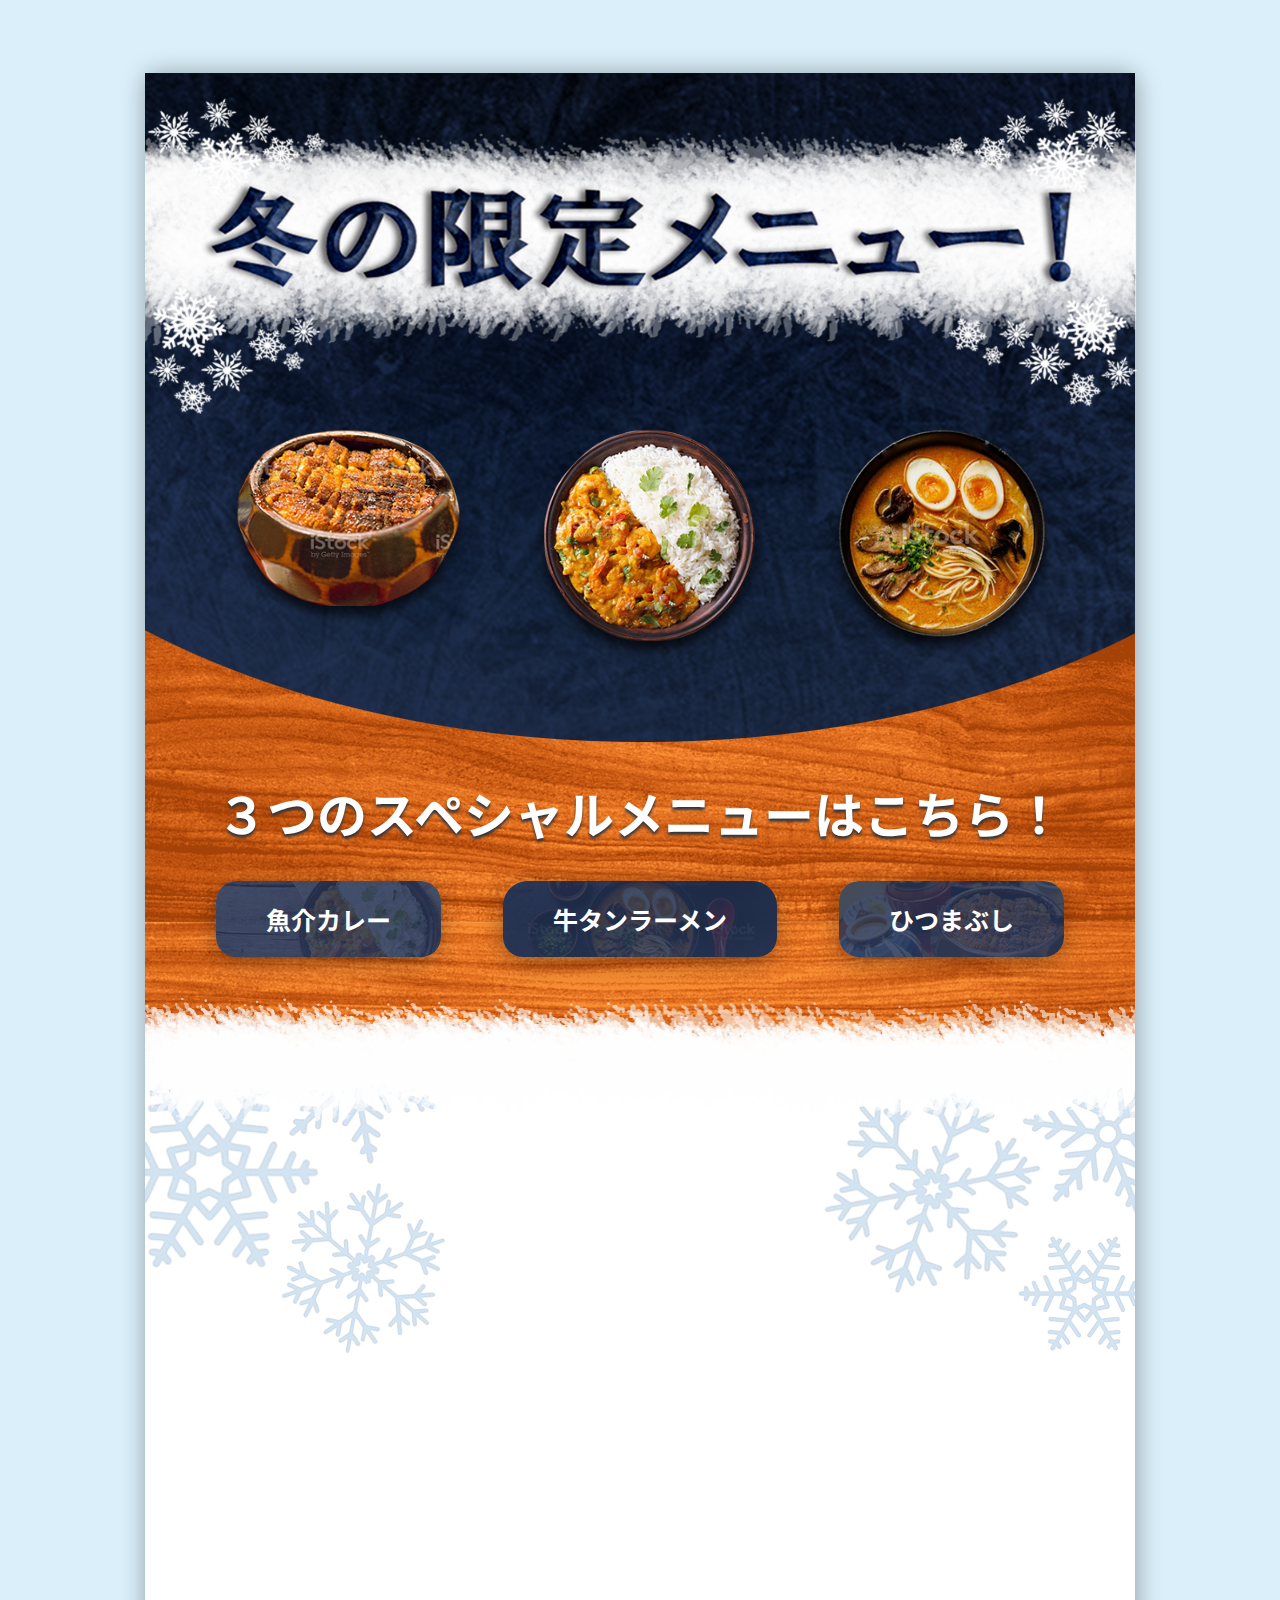
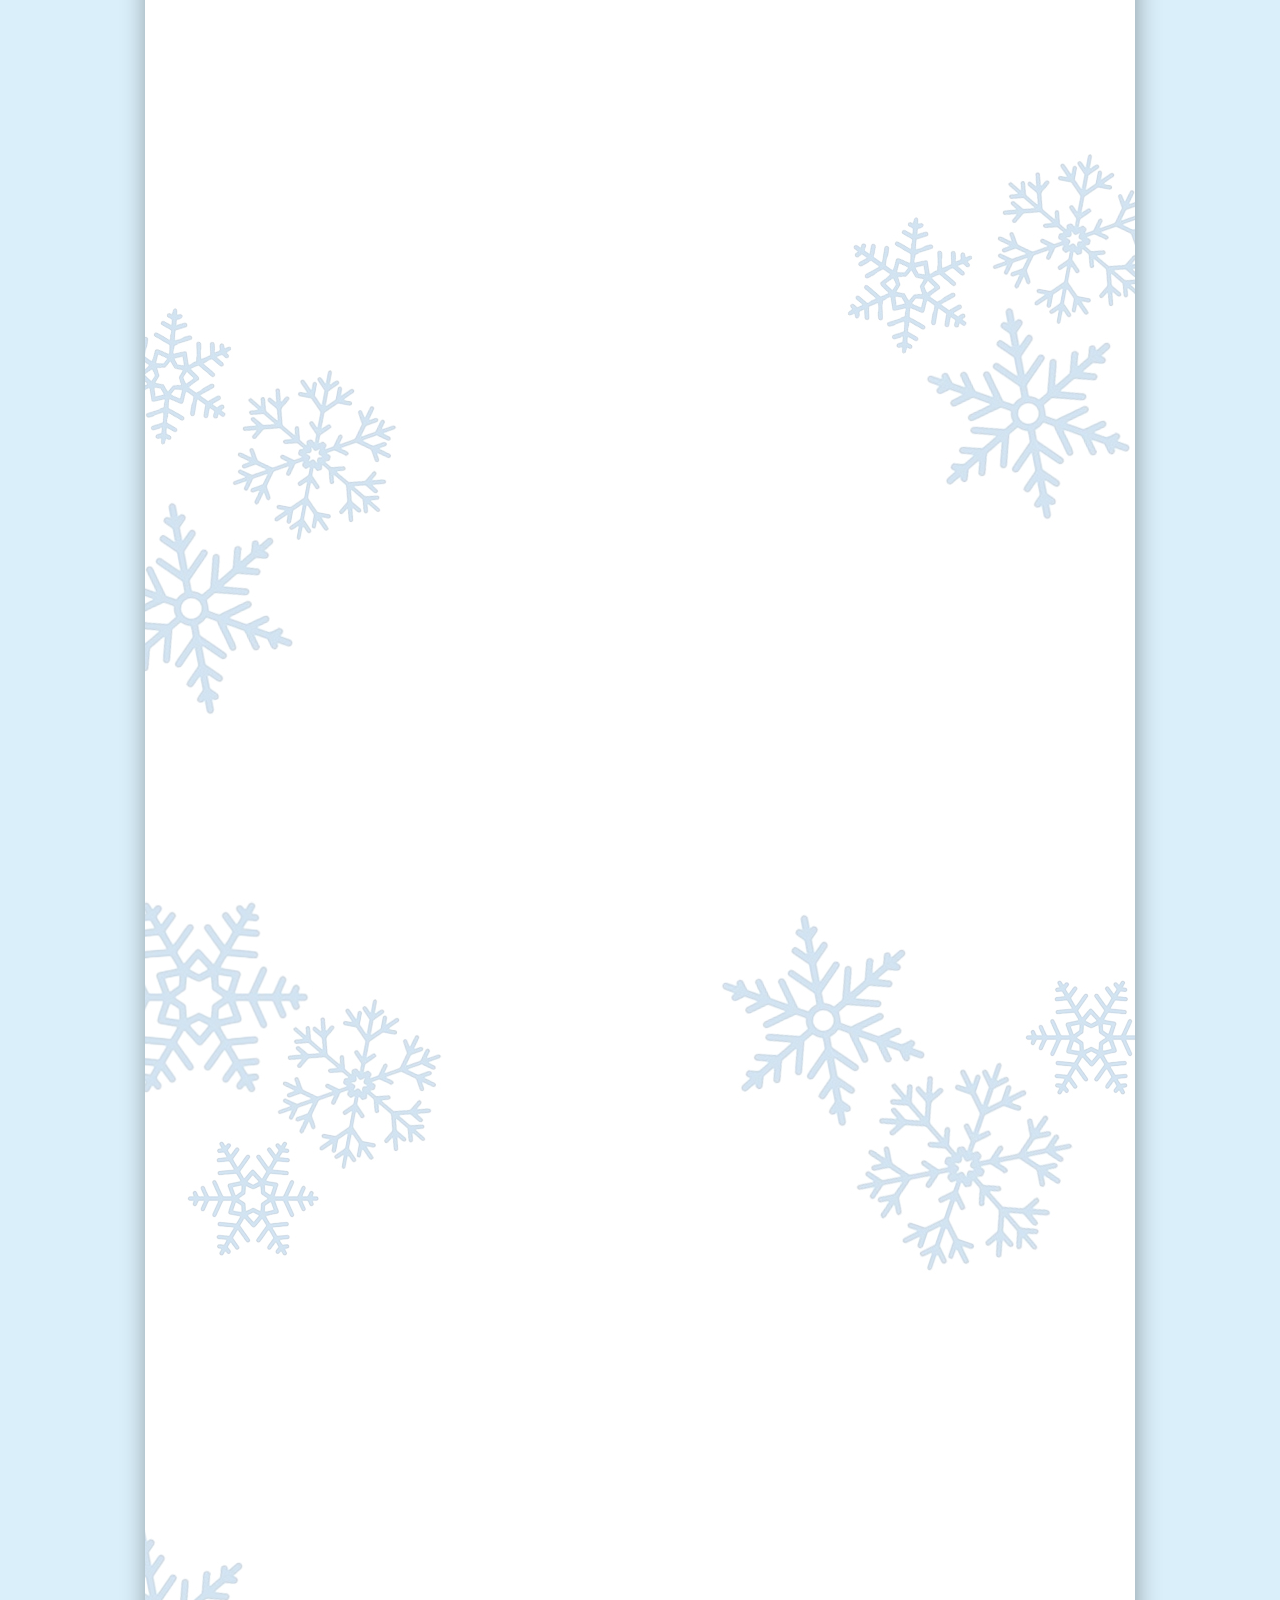
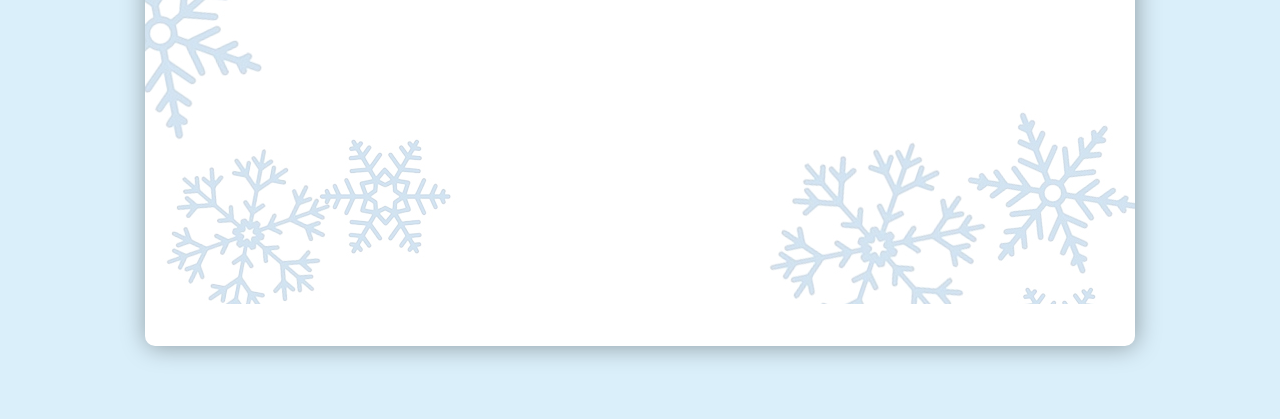
==== index.html @ e4cadda9 "update" ====
<!DOCTYPE html>
<html lang="en">
<head>
    <meta charset="UTF-8">
    <meta http-equiv="X-UA-Compatible" content="IE=edge">
    <meta name="viewport" content="width=device-width, initial-scale=1.0">
    <title>Ozora Resto</title>
    <link rel="stylesheet" href="./style.css">
</head>
<body id="bg-resto">
    <div class="resto-body">
        <div id="top">
            <div class="banner">
                <div class="title">
                    <img src="./data/judul.png">
                </div>
                <div class="food-img-top">
                    <div class="food-1">
                        <img src="./data/hitsumabushi.png" alt="hitsumabushi">
                    </div>
                    <div class="food-2">
                        <img src="./data/karee.png" alt="karee">
                    </div>
                    <div class="food-3">
                        <img src="./data/ramen.png" alt="ramen">
                    </div>
                </div>
            </div>
            <div class="special-menu">
                <h1>３つのスペシャルメニューはこちら！</h1>
            </div>
            <div class="buttons">
                <a href="#karee" class="karee">魚介カレー</a>
                <a href="#ramen" class="ramen">牛タンラーメン</a>
                <a href="#hitsumabushi" class="hitsu">ひつまぶし</a>
            </div>
        </div>
        <div id="mid">
            <div class="snow-1">
                <img src="./data/snow-1.png" alt="snow">
                <img src="./data/snow-1.png" alt="snow">
            </div>
            <ul class="menu-list">
                <li>
                    <div class="menu-title">
                        <h3></h3>
                    </div>
                </li>
            </ul>
        </div>
    </div>
</body>
</html>
---- style.css ----
@import url('https://fonts.googleapis.com/css2?family=Noto+Sans+JP:wght@400;500&family=Noto+Serif+JP:wght@400;500;600&display=swap');

.font-noto {
    font-family: 'Noto Sans JP', sans-serif;
}
.font-notoserif {
    font-family: 'Noto Serif JP', serif;
}

h1 {
    color:#fff;
    font-size: 50px;
    font-family: 'Noto Sans JP', sans-serif;
}

#bg-resto {
    background-color: #daeffa;
    padding: 15px 0;
}

.resto-body {
    max-width: 990px;
    background: #fff;
    margin: 50px auto;
    border-radius: 10px;
    box-shadow: 1px 1px 25px rgb(0 0 0 / 35%);
}

#top {
    background-image: url(./data/png-transparent-hardwood-wood-stain-varnish-wood-flooring-wood-texture-brown-wood-material.png);
    background-position: center;
    min-height: 990px;
    position: relative;
    align-items: center;
    justify-content: end;
}
.banner{
    background-image: url(./data/Group\ 1.png);
    background-repeat: no-repeat;
    padding-top: 0;
    min-height: 669px;
    position: relative;
    display: inline-block;
    justify-content: end;
    align-items: center;
}

.title img {
    width: 992px;
    height: 350px;
}

.food-img-top {
    display: flex;
    justify-content: space-around;
    padding-left: 50px;
    padding-right: 50px;
}

.food-1 img {
    width: 247px;
    height: 200px;
}

.food-2 img {
    width: 235px;
    height: 235px;
}

.food-3 img {
    width: 230px;
    height: 230px;
}

.special-menu {
    display: block;
    justify-content: center;
}

.special-menu h1 {
    text-align: center;
    text-shadow: 0px 3px 3px rgba(51, 52, 57, 1);
}

.buttons {
    display: flex;
    justify-content: space-around;
    padding-left: 40px;
    padding-right: 40px;
}

.buttons .karee {
    text-decoration: none;
    font-family: 'Noto Sans JP', sans-serif;
    background-image: url(./data/button\ 1.png);
    background-size: cover;
    font-weight: 700;
    padding: 20px 50px;
    font-size: 25px;
    color: #fff;
    border-radius: 20px;
    box-shadow: -1px 5px 26px -2px rgba(0,0,0,0.42);
}

.buttons .ramen {
    text-decoration: none;
    font-family: 'Noto Sans JP', sans-serif;
    background-image: url(./data/button\ 2.png);
    background-size: cover;
    font-weight: 700;
    padding: 20px 50px;
    font-size: 25px;
    color: #fff;
    border-radius: 20px;
    box-shadow: -1px 5px 26px -2px rgba(0,0,0,0.42);
}

.buttons .hitsu {
    text-decoration: none;
    font-family: 'Noto Sans JP', sans-serif;
    background-image: url(./data/button\ 3.png);
    background-size: cover;
    font-weight: 700;
    padding: 20px 50px;
    font-size: 25px;
    color: #fff;
    border-radius: 20px;
    box-shadow: -1px 5px 26px -2px rgba(0,0,0,0.42);
}

#mid {
    background-image: url(./data/web-ozora-resto_02.jpg);
    background-repeat: no-repeat;
    min-height: 2464px;
    position: relative;
    align-items: center;
    justify-content: end;
}

.snow-1 img {
    position: absolute;
    top: -85px;
}
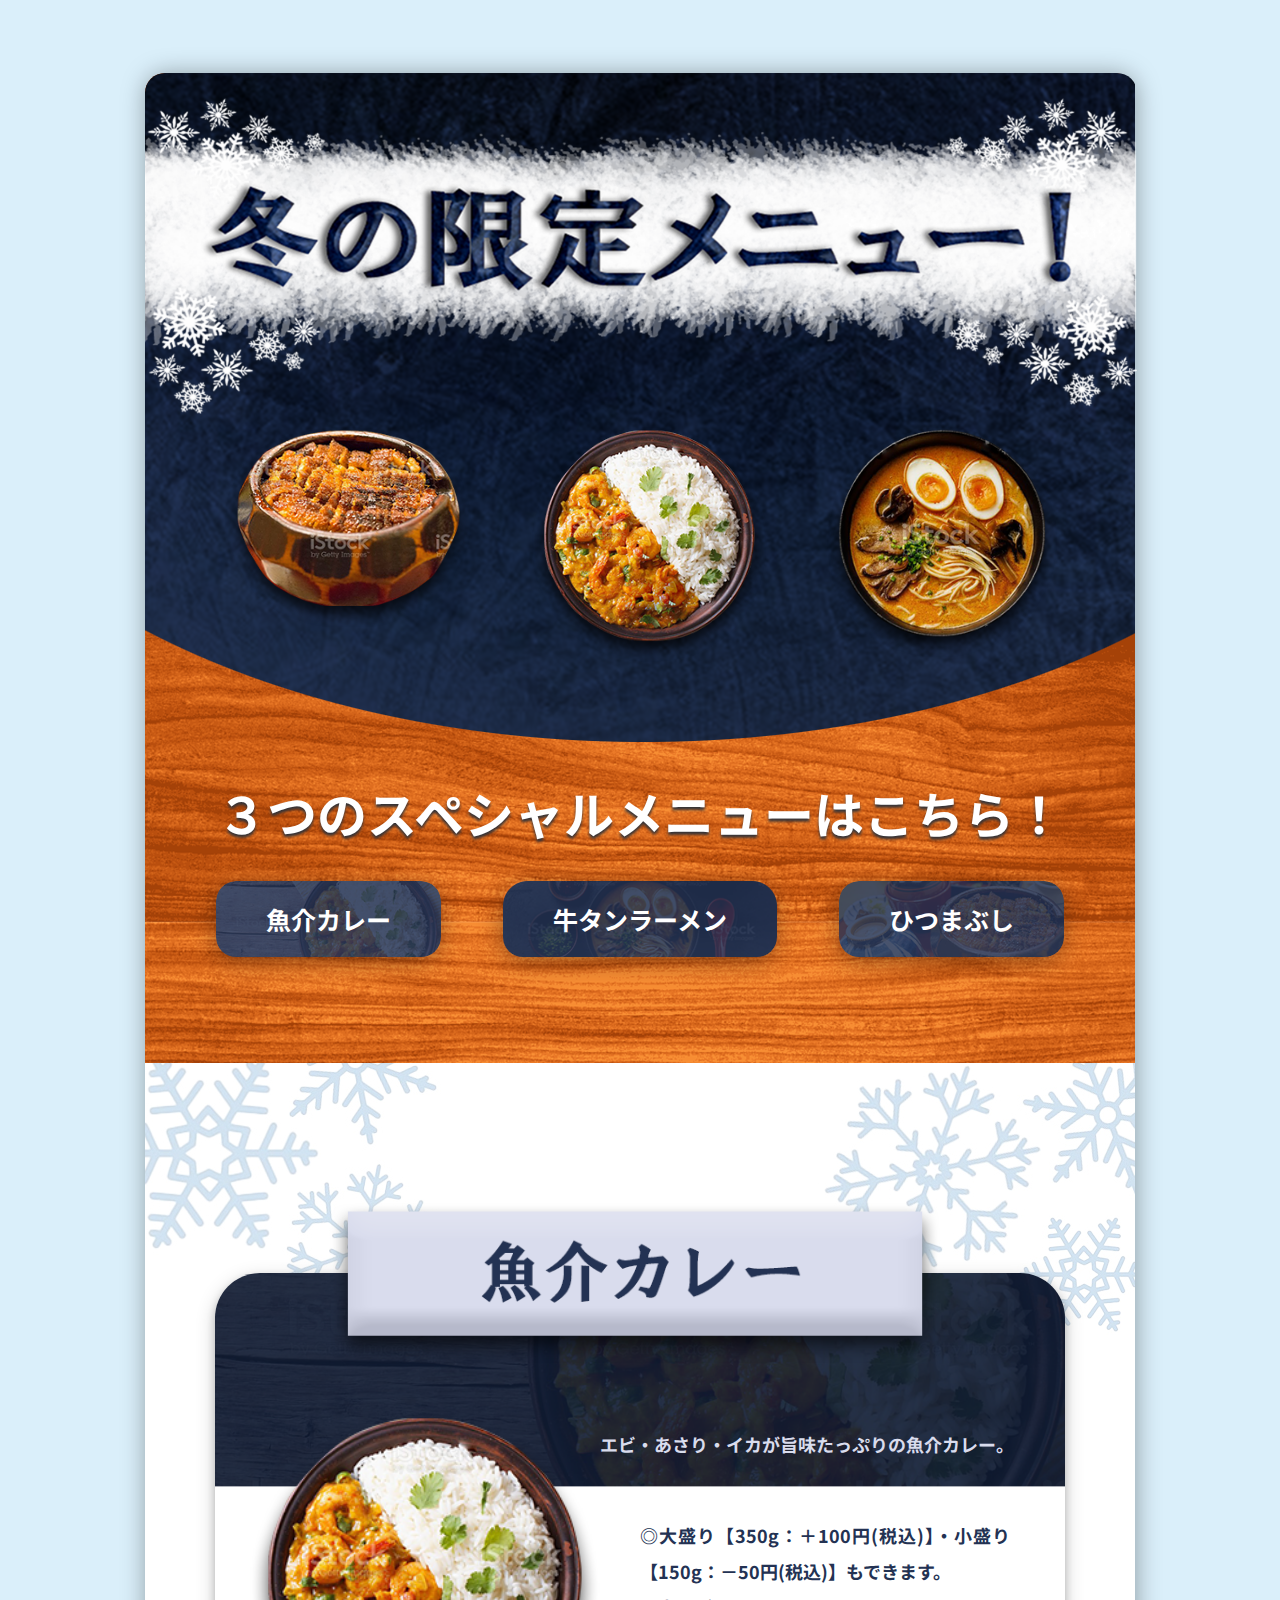
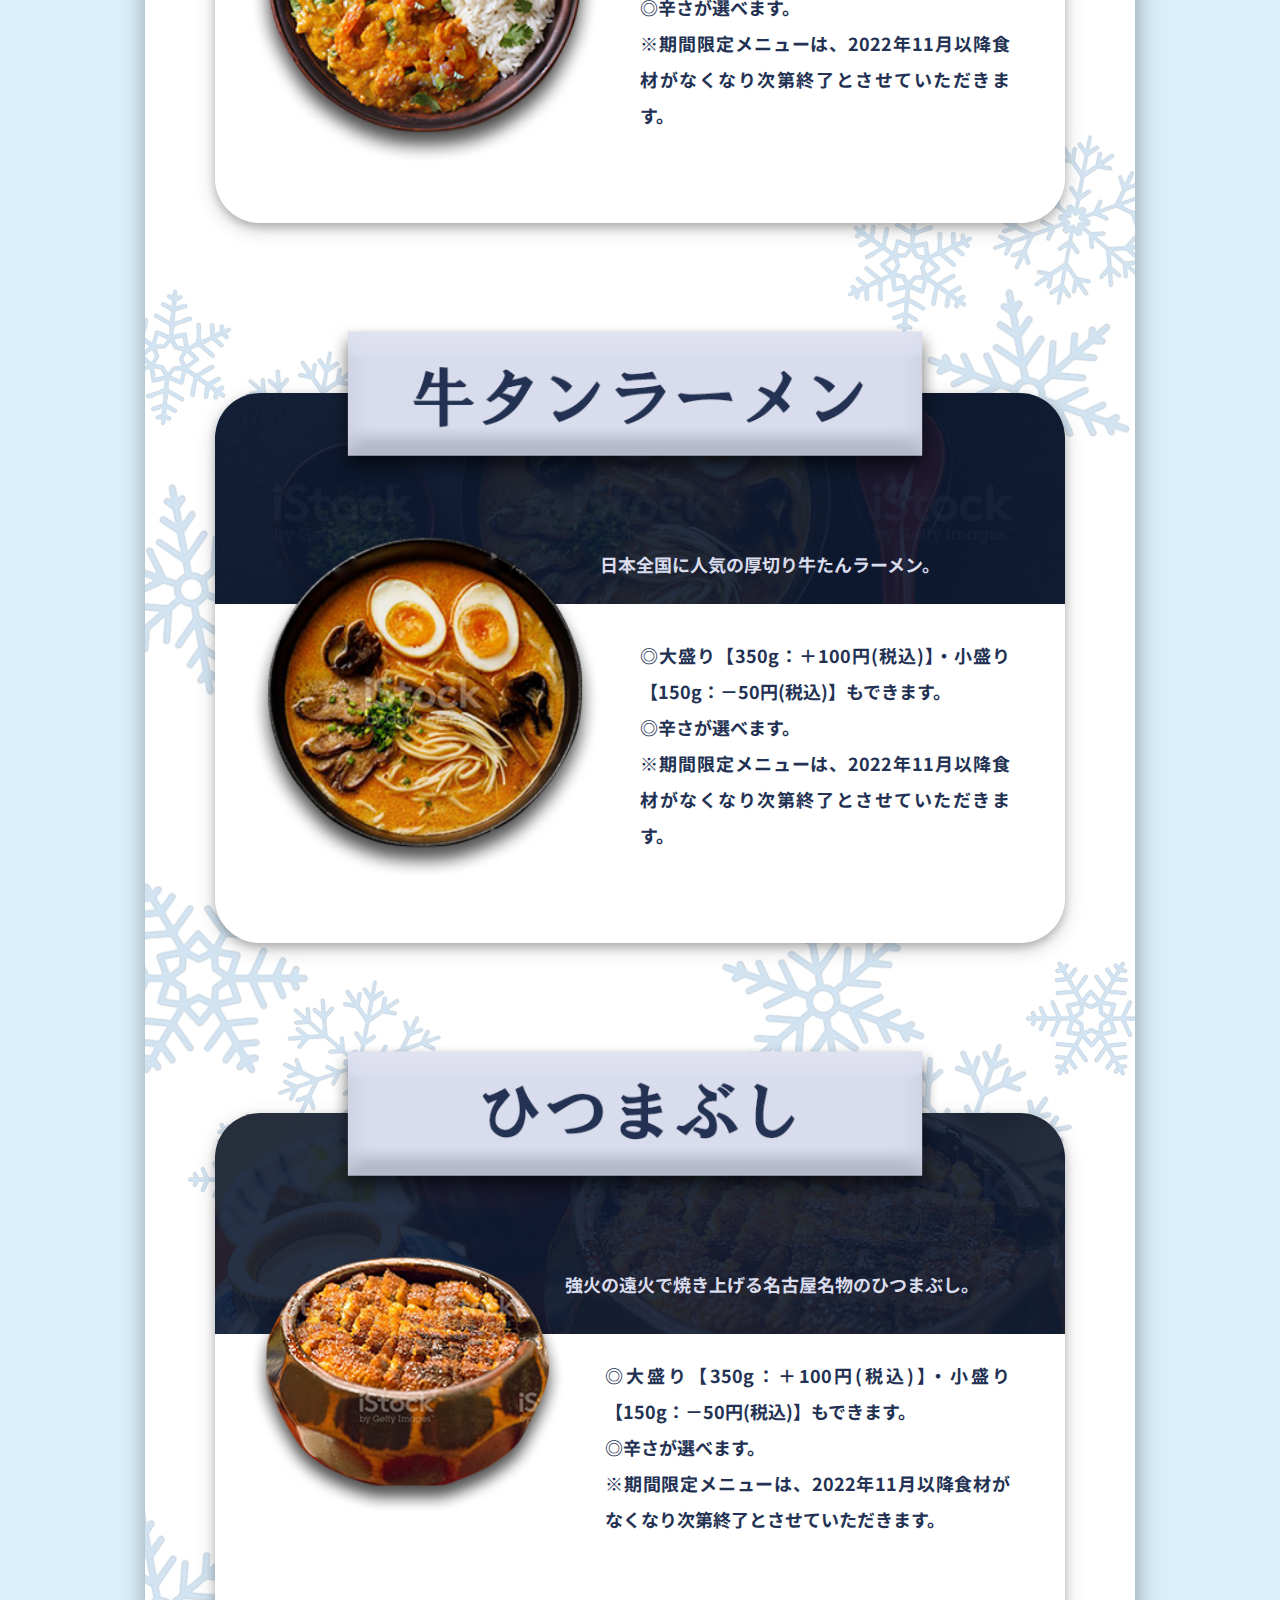
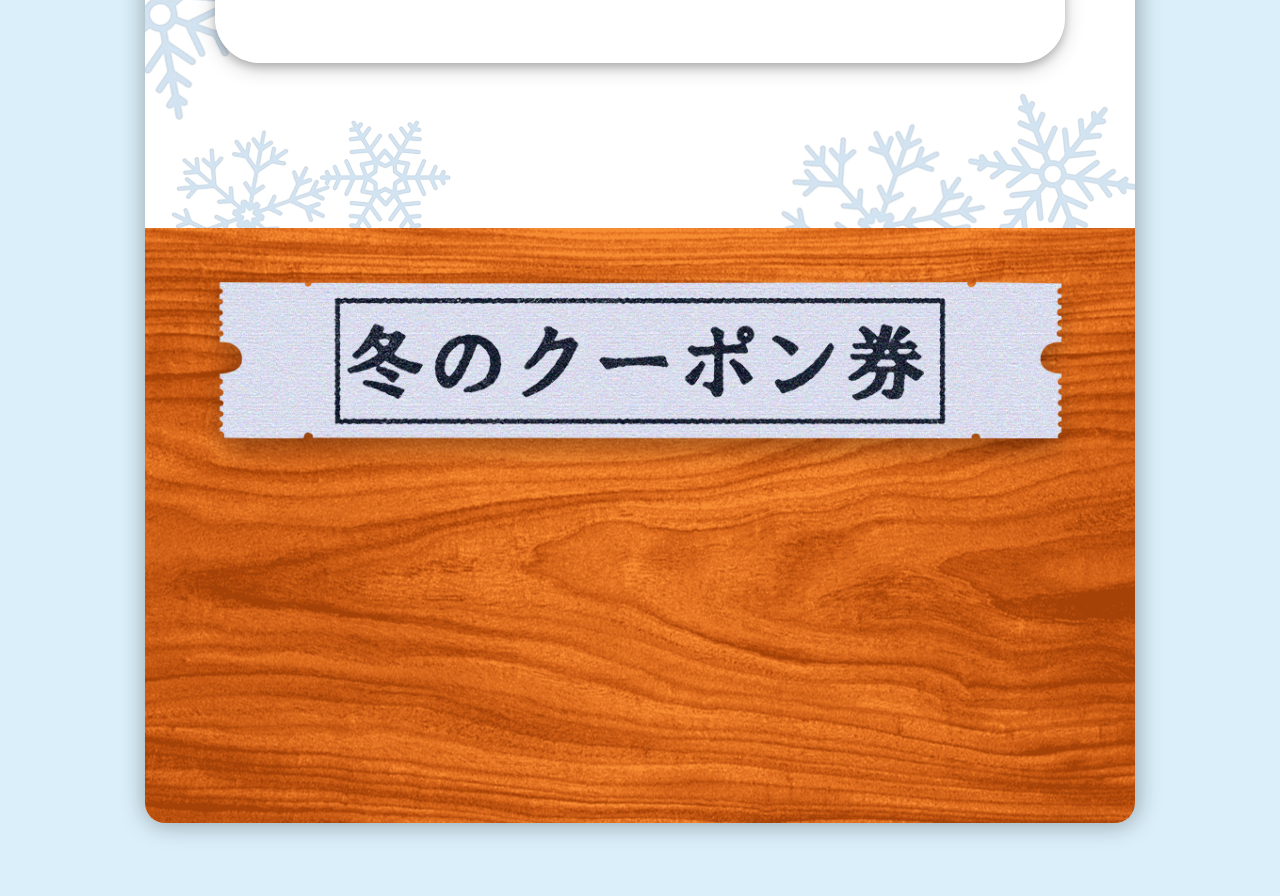
==== commit e0d7429d: "update" ====
--- a/index.html
+++ b/index.html
@@ -35,18 +35,70 @@
                 <a href="#hitsumabushi" class="hitsu">ひつまぶし</a>
             </div>
         </div>
-        <div id="mid">
-            <div class="snow-1">
-                <img src="./data/snow-1.png" alt="snow">
-                <img src="./data/snow-1.png" alt="snow">
+        <div class="mid">
+            <div id="menu">
+                <div class="first-menu">
+                    <div class="menu-title">
+                        <img src="./data/cobaajadulu.png" width="610" height="160">
+                    </div>
+                    <div class="menu-display">
+                        <div class="food-image">
+                            <img src="./data/karee.png" width="350" height="auto">
+                        </div>
+                        <div class="description">    
+                            <p>エビ・あさり・イカが旨味たっぷりの魚介カレー。</p>
+                            <blockquote>
+                                <p>◎大盛り【350g：＋100円(税込)】・小盛り【150g：－50円(税込)】もできます。</p>
+                                <p>◎辛さが選べます。</p>
+                                <p>※期間限定メニューは、2022年11月以降食材がなくなり次第終了とさせていただきます。</p>
+                            </blockquote>
+                        </div>
+                    </div>
+                </div>
+                <div class="second-menu">
+                    <div class="menu-title">
+                        <img src="./data/judulmenu2.png" width="610" height="160">
+                    </div>
+                    <div class="menu-display">
+                        <div class="food-image">
+                            <img src="./data/ramen.png" width="350" height="auto">
+                        </div>
+                        <div class="description">    
+                            <p>日本全国に人気の厚切り牛たんラーメン。</p>
+                            <blockquote>
+                                <p>◎大盛り【350g：＋100円(税込)】・小盛り【150g：－50円(税込)】もできます。</p>
+                                <p>◎辛さが選べます。</p>
+                                <p>※期間限定メニューは、2022年11月以降食材がなくなり次第終了とさせていただきます。</p>
+                            </blockquote>
+                        </div>
+                    </div>
+                </div>
+                <div class="third-menu">
+                    <div class="menu-title">
+                        <img src="./data/judulmenu3.png" width="610" height="160">
+                    </div>
+                    <div class="menu-display">
+                        <div class="food-image">
+                            <img src="./data/hitsumabushi.png" width="315" height="auto">
+                        </div>
+                        <div class="description">    
+                            <p>強火の遠火で焼き上げる名古屋名物のひつまぶし。</p>
+                            <blockquote>
+                                <p>◎大盛り【350g：＋100円(税込)】・小盛り【150g：－50円(税込)】もできます。</p>
+                                <p>◎辛さが選べます。</p>
+                                <p>※期間限定メニューは、2022年11月以降食材がなくなり次第終了とさせていただきます。</p>
+                            </blockquote>
+                        </div>
+                    </div>
+                </div>
             </div>
-            <ul class="menu-list">
-                <li>
-                    <div class="menu-title">
-                        <h3></h3>
-                    </div>
-                </li>
-            </ul>
+        </div>
+        <div class="bottom">
+            <div class="coupon">
+                <a>
+                    <img src="./data/kupon.png" alt="coupon" width="890" height="auto">
+                </a>
+            </div>
         </div>
     </div>
 </body>
--- a/style.css
+++ b/style.css
@@ -11,6 +11,12 @@
     color:#fff;
     font-size: 50px;
     font-family: 'Noto Sans JP', sans-serif;
+}
+
+h3 {
+    font-size: 70px;
+    font-family: 'Noto Serif JP', serif;
+    color: #233253;
 }
 
 #bg-resto {
@@ -22,7 +28,7 @@
     max-width: 990px;
     background: #fff;
     margin: 50px auto;
-    border-radius: 10px;
+    border-radius: 20px;
     box-shadow: 1px 1px 25px rgb(0 0 0 / 35%);
 }
 
@@ -33,6 +39,8 @@
     position: relative;
     align-items: center;
     justify-content: end;
+    border-top-left-radius: 20px;
+    border-top-right-radius: 20px;
 }
 .banner{
     background-image: url(./data/Group\ 1.png);
@@ -43,6 +51,8 @@
     display: inline-block;
     justify-content: end;
     align-items: center;
+    border-top-left-radius: 20px;
+    border-top-right-radius: 20px;
 }
 
 .title img {
@@ -128,16 +138,139 @@
     box-shadow: -1px 5px 26px -2px rgba(0,0,0,0.42);
 }
 
-#mid {
+.mid {
     background-image: url(./data/web-ozora-resto_02.jpg);
     background-repeat: no-repeat;
-    min-height: 2464px;
-    position: relative;
-    align-items: center;
-    justify-content: end;
-}
-
-.snow-1 img {
+    min-height: 2365px;
+    position: relative;
+    align-items: center;
+    justify-content: end;
+}
+
+#menu {  
+    max-width: 850px;
+    margin: 0 auto;
+    padding-top: 100px;
+    position: relative;
+    z-index: 5;
+    display: block;
+    justify-content: center;
+}
+
+.first-menu{
+    background-image: url(./data/listbox-karee.png);
+    background-repeat: no-repeat;
+    background-position: center;
+    background-size: cover;
+    border-radius: 45px;
+    display: block;
+    padding: 40px 35px;
+    margin-top: 110px;
+    box-shadow: 0 4px 8px 0 rgb(0 0 0 / 20%), 0 6px 20px 0 rgb(0 0 0 / 19%);
+    box-sizing: border-box;
+    height: 550px;
+    width: 850px;
+    position: relative;
+}
+
+.menu-title {
     position: absolute;
-    top: -85px;
-}
+    top: -70px;
+    display: block;
+    width: 615px;
+    margin-left: 80px;
+    margin-right: auto;
+}
+
+.menu-display {
+    display: flex;
+    justify-content: space-around;
+    margin-top: 100px;
+}
+
+.description p {
+    font-size: 18px;
+    font-family: 'Noto Sans JP', sans-serif;
+    color: #d9dced;
+    font-weight: 700;
+    text-align: left;
+}
+
+.description blockquote {
+    margin-top: 60px;
+    margin-right: 20px;
+}
+
+.description blockquote p {
+    color: #233253;
+    margin: 0;
+    text-align: justify;
+    line-height: 36px;
+}
+
+.food-image img {
+    transition: all 0.3s;
+}
+.food-image:hover img {
+    transform: rotate(90deg);
+}
+
+.second-menu{
+    background-image: url(./data/listbox-ramen.png);
+    background-repeat: no-repeat;
+    background-position: center;
+    background-size: cover;
+    border-radius: 45px;
+    display: block;
+    padding: 40px 35px;
+    margin-top: 170px;
+    box-shadow: 0 4px 8px 0 rgb(0 0 0 / 20%), 0 6px 20px 0 rgb(0 0 0 / 19%);
+    box-sizing: border-box;
+    height: 550px;
+    width: 850px;
+    position: relative;
+}
+
+.third-menu{
+    background-image: url(./data/listbox-hitsu.png);
+    background-repeat: no-repeat;
+    background-position: center;
+    background-size: cover;
+    border-radius: 45px;
+    display: block;
+    padding: 40px 35px;
+    margin-top: 170px;
+    box-shadow: 0 4px 8px 0 rgb(0 0 0 / 20%), 0 6px 20px 0 rgb(0 0 0 / 19%);
+    box-sizing: border-box;
+    height: 550px;
+    width: 850px;
+    position: relative;
+}
+
+.third-menu> .food-image:hover img {
+    transition: all 0.3s;
+}
+.food-image:hover img {
+    transform: rotate(20deg);
+}
+
+.bottom {
+    background-image: url(./data/png-transparent-hardwood-wood-stain-varnish-wood-flooring-wood-texture-brown-wood-material.png);
+    background-position: center;
+    min-height: 595px;
+    position: relative;
+    align-items: center;
+    justify-content: end;
+    border-bottom-left-radius: 20px;
+    border-bottom-right-radius: 20px;
+}
+
+.coupon {
+    max-width: 990px;
+    display: flex;
+    justify-content: center;
+}
+
+.coupon img {
+    margin-top: 40px;
+}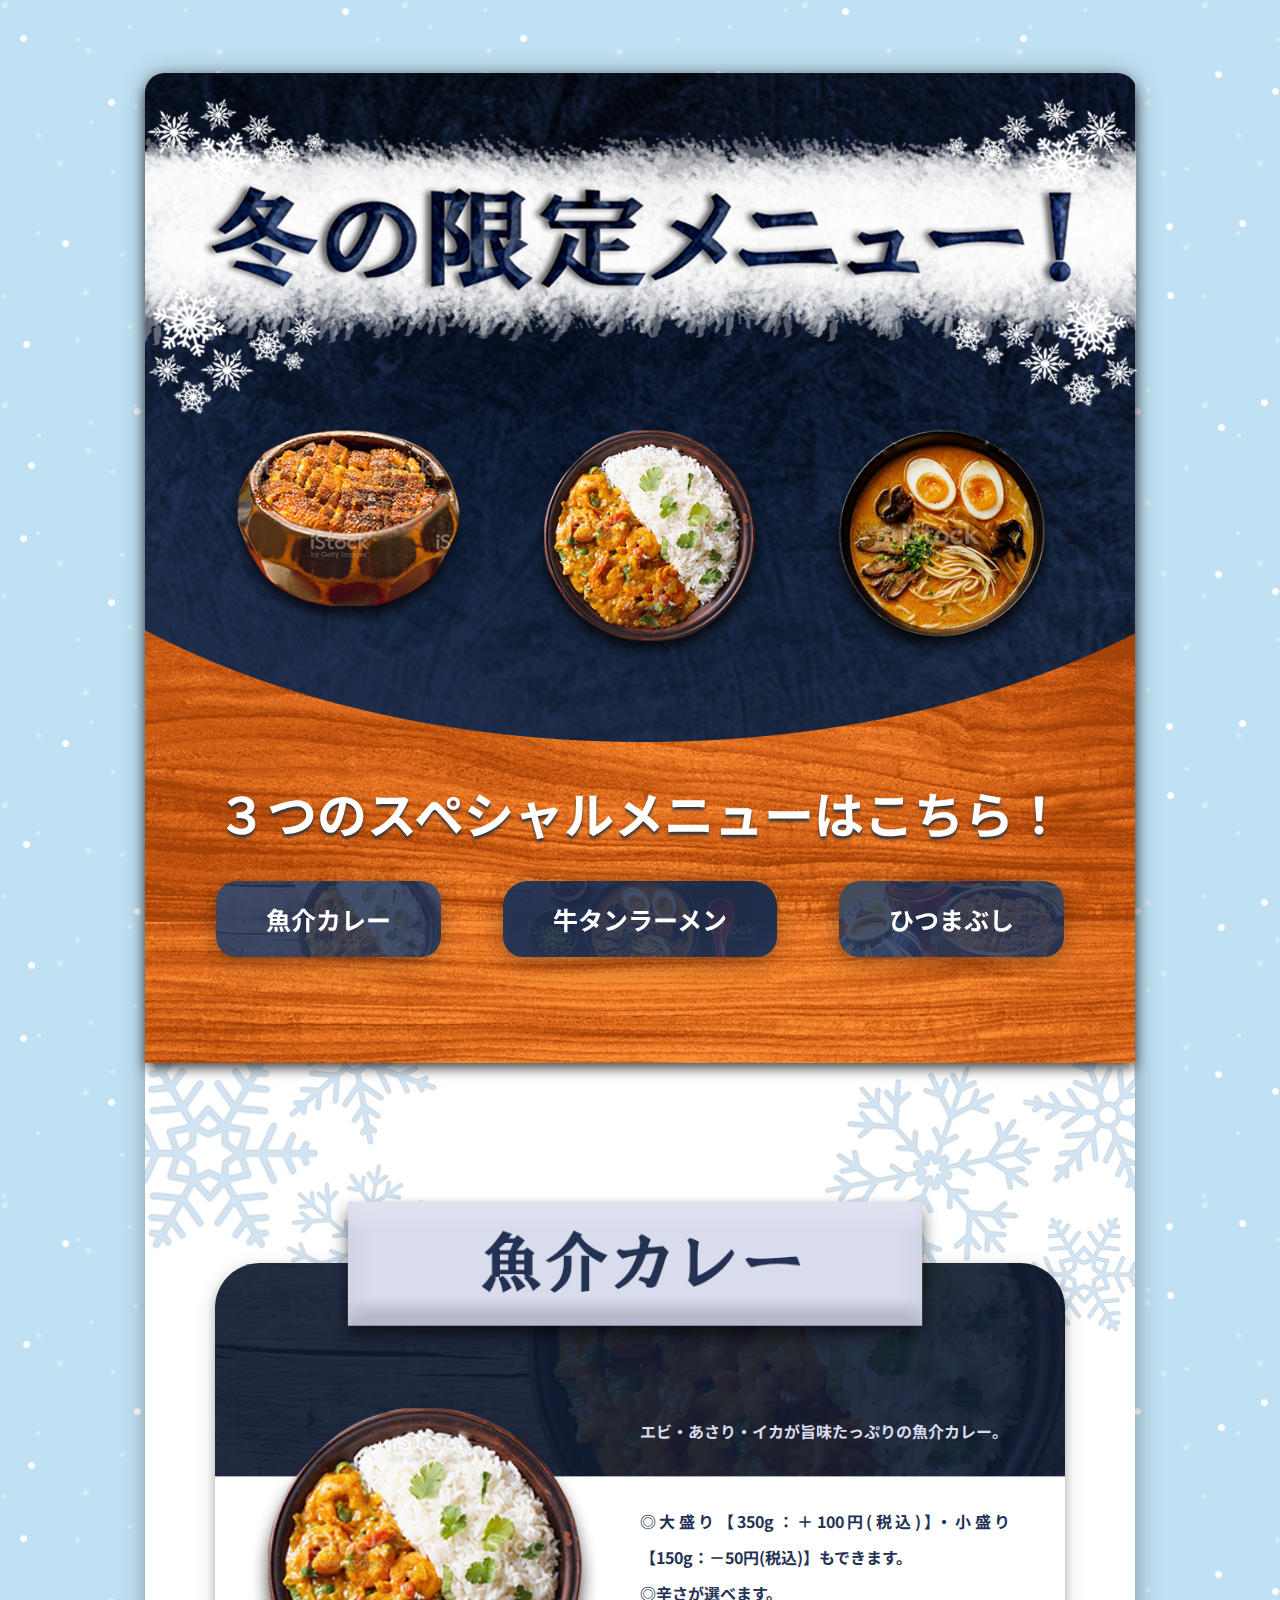
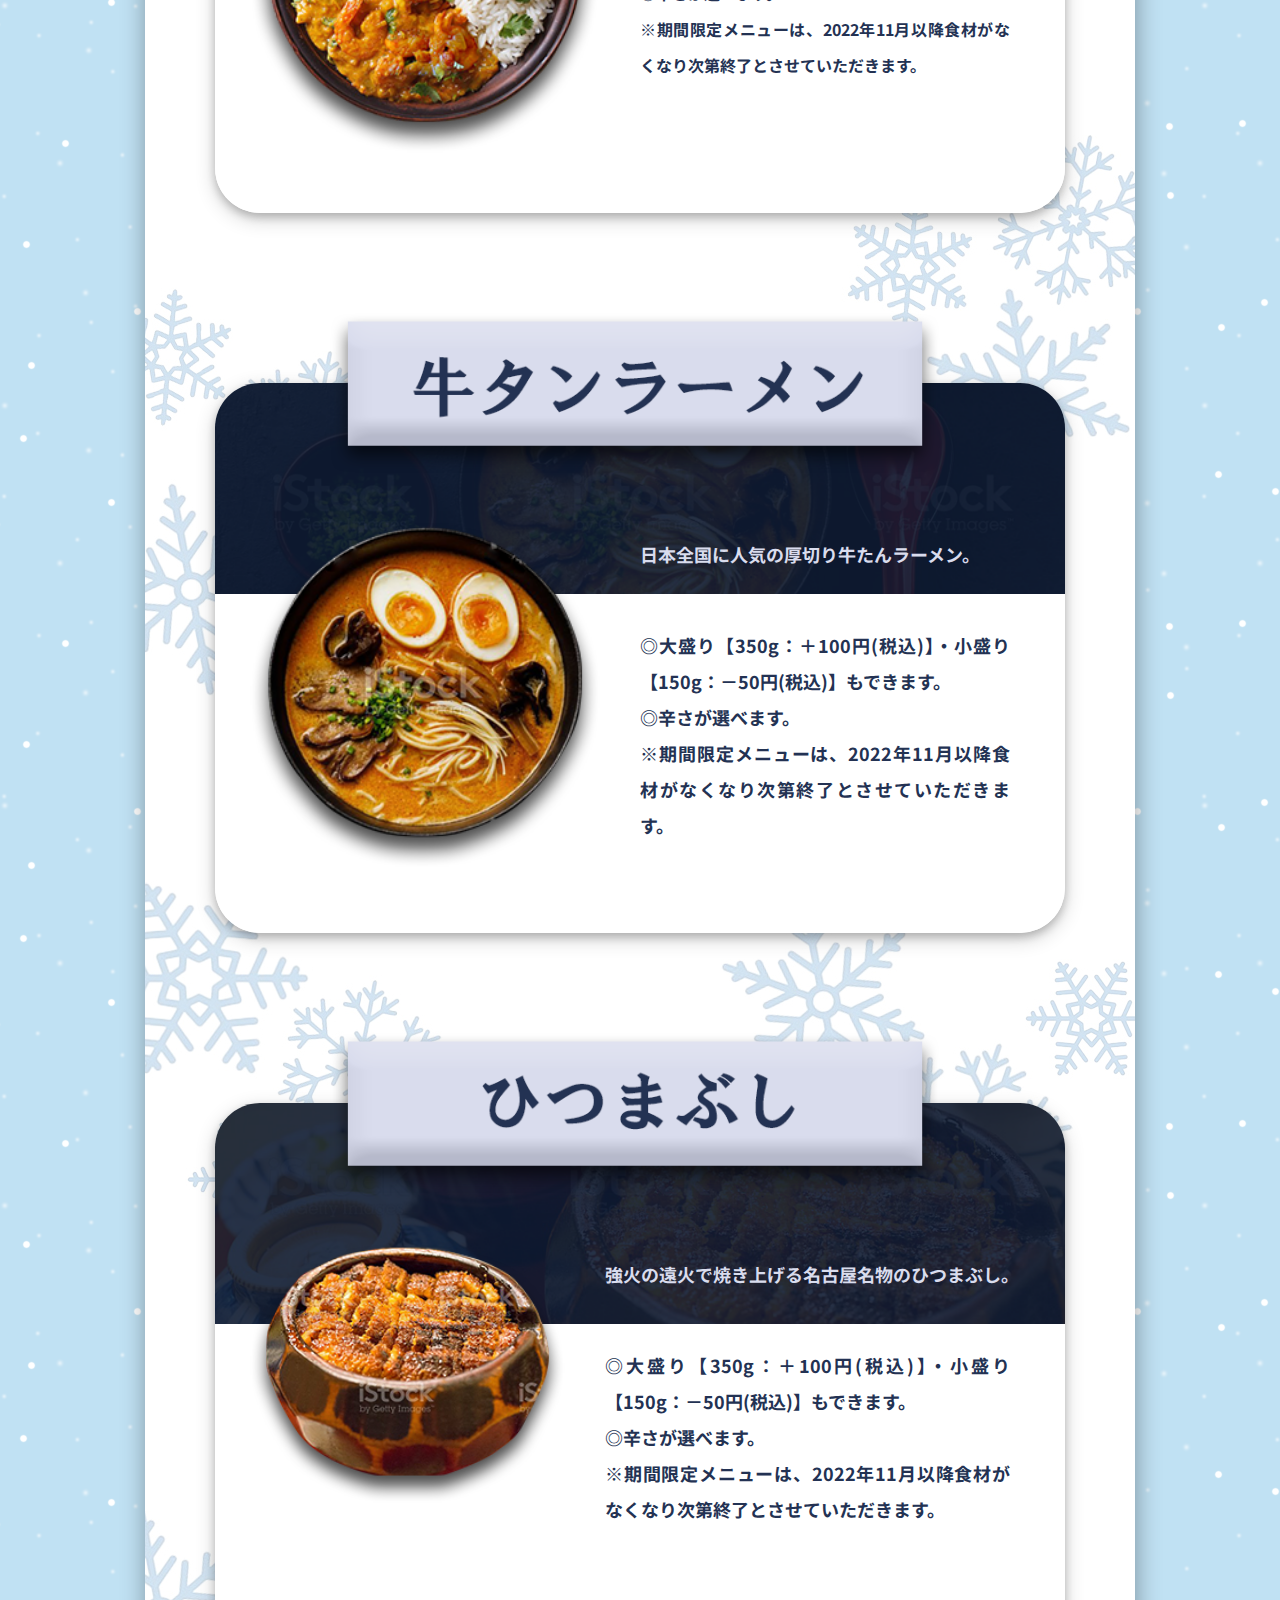
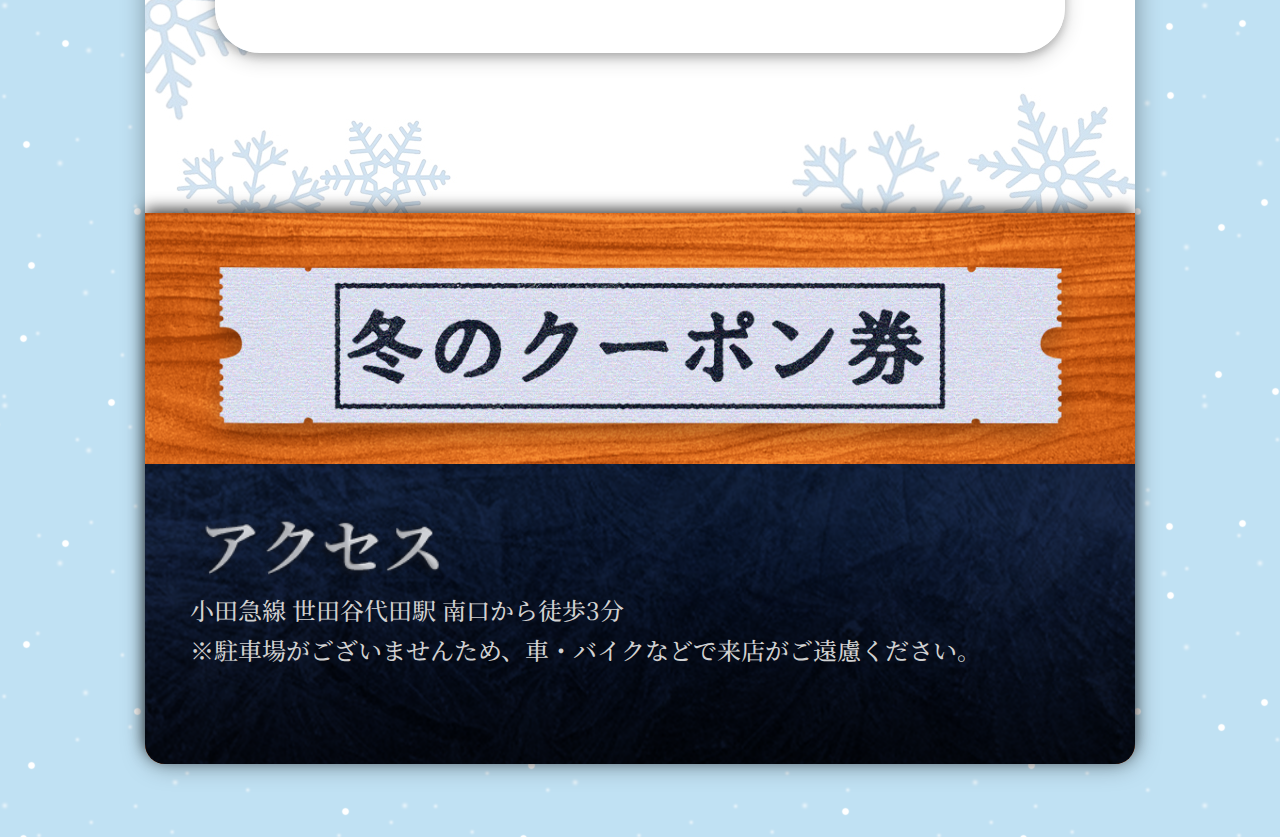
==== commit f03405e3: "update" ====
--- a/index.html
+++ b/index.html
@@ -93,12 +93,19 @@
                 </div>
             </div>
         </div>
-        <div class="bottom">
+        <div id="bottom">
             <div class="coupon">
                 <a>
                     <img src="./data/kupon.png" alt="coupon" width="890" height="auto">
                 </a>
             </div>
+            <div class="access">
+                <div id="kana">
+                    <img src="./data/access.png" width="250" height="auto">
+                </div>
+                <p>小田急線 世田谷代田駅 南口から徒歩3分</p>
+                <p>※駐車場がございませんため、車・バイクなどで来店がご遠慮ください。</p>
+            </div>
         </div>
     </div>
 </body>
--- a/style.css
+++ b/style.css
@@ -20,8 +20,14 @@
 }
 
 #bg-resto {
-    background-color: #daeffa;
+    background-color: #c0e1f3;
     padding: 15px 0;
+    background-image: url(./data/snow1.png), url(./data/snow2.png), url(./data/snow3.png);  
+    animation: snow 20s linear infinite;
+}     
+@keyframes snow {
+    0% {background-position: 0px 0px, 0px 0px, 0px 0px;}
+    100% {background-position: 500px 1000px, 400px 400px, 300px 300px}
 }
 
 .resto-body {
@@ -30,6 +36,7 @@
     margin: 50px auto;
     border-radius: 20px;
     box-shadow: 1px 1px 25px rgb(0 0 0 / 35%);
+    z-index: 5;
 }
 
 #top {
@@ -41,6 +48,10 @@
     justify-content: end;
     border-top-left-radius: 20px;
     border-top-right-radius: 20px;
+    z-index: 5;
+    box-shadow: 0px 6px 13px -1px rgba(0,0,0,0.75);
+    -webkit-box-shadow: 0px 6px 13px -1px rgba(0,0,0,0.75);
+    -moz-box-shadow: 0px 6px 13px -1px rgba(0,0,0,0.75);;
 }
 .banner{
     background-image: url(./data/Group\ 1.png);
@@ -110,6 +121,17 @@
     color: #fff;
     border-radius: 20px;
     box-shadow: -1px 5px 26px -2px rgba(0,0,0,0.42);
+    -webkit-transform: perspective(1px) translateZ(0);
+    transform: perspective(1px) translateZ(0);
+    -webkit-transition-duration: 0.3s;
+    transition-duration: 0.3s;
+    -webkit-transition-property: transform;
+    transition-property: transform;
+}
+.karee:hover, .karee:focus, .karee:active {
+    -webkit-transform: scale(1.1);
+    transform: scale(1.1);
+    filter: drop-shadow(0 20px 20px rgba(0, 0, 0, 0.70));
 }
 
 .buttons .ramen {
@@ -123,6 +145,17 @@
     color: #fff;
     border-radius: 20px;
     box-shadow: -1px 5px 26px -2px rgba(0,0,0,0.42);
+    -webkit-transform: perspective(1px) translateZ(0);
+    transform: perspective(1px) translateZ(0);
+    -webkit-transition-duration: 0.3s;
+    transition-duration: 0.3s;
+    -webkit-transition-property: transform;
+    transition-property: transform;
+}
+.ramen:hover, .ramen:focus, .ramen:active {
+    -webkit-transform: scale(1.1);
+    transform: scale(1.1);
+    filter: drop-shadow(0 20px 20px rgba(0, 0, 0, 0.70));
 }
 
 .buttons .hitsu {
@@ -136,12 +169,24 @@
     color: #fff;
     border-radius: 20px;
     box-shadow: -1px 5px 26px -2px rgba(0,0,0,0.42);
-}
+    -webkit-transform: perspective(1px) translateZ(0);
+    transform: perspective(1px) translateZ(0);
+    -webkit-transition-duration: 0.3s;
+    transition-duration: 0.3s;
+    -webkit-transition-property: transform;
+    transition-property: transform;
+}
+.hitsu:hover, .hitsu:focus, .hitsu:active {
+    -webkit-transform: scale(1.1);
+    transform: scale(1.1);
+    filter: drop-shadow(0 20px 20px rgba(0, 0, 0, 0.70));
+}
+
 
 .mid {
     background-image: url(./data/web-ozora-resto_02.jpg);
     background-repeat: no-repeat;
-    min-height: 2365px;
+    min-height: 2350px;
     position: relative;
     align-items: center;
     justify-content: end;
@@ -150,7 +195,7 @@
 #menu {  
     max-width: 850px;
     margin: 0 auto;
-    padding-top: 100px;
+    padding-top: 90px;
     position: relative;
     z-index: 5;
     display: block;
@@ -194,6 +239,14 @@
     color: #d9dced;
     font-weight: 700;
     text-align: left;
+    margin-left: 40px;
+}
+
+.first-menu .description p {
+    font-size: 16px;
+}
+.first-menu .description blockquote {
+    font-size: 20px;
 }
 
 .description blockquote {
@@ -254,23 +307,62 @@
     transform: rotate(20deg);
 }
 
-.bottom {
+#bottom {
     background-image: url(./data/png-transparent-hardwood-wood-stain-varnish-wood-flooring-wood-texture-brown-wood-material.png);
     background-position: center;
-    min-height: 595px;
+    min-height: 550px;
     position: relative;
     align-items: center;
     justify-content: end;
     border-bottom-left-radius: 20px;
     border-bottom-right-radius: 20px;
+    z-index: 5;
+    box-shadow: -1px -5px 15px -1px rgba(0,0,0,0.75);
+    -webkit-box-shadow: -1px -5px 15px -1px rgba(0,0,0,0.75);
+    -moz-box-shadow: -1px -5px 15px -1px rgba(0,0,0,0.75);
 }
 
 .coupon {
     max-width: 990px;
     display: flex;
-    justify-content: center;
+    justify-content: center;    
 }
 
 .coupon img {
     margin-top: 40px;
+    pointer-events: none;
+    transition-property: transform;
+    transition-duration: .3s;
+}
+.coupon:hover img {
+    transform: rotate(-3deg) scale(1.1) translateZ(0);
+    -webkit-filter: drop-shadow(0 20px 20px  rgba(0, 0, 0, 0.70));
+    filter: drop-shadow(0 20px 20px rgba(0, 0, 0, 0.70));
+}
+
+.access {
+    background-image: url(./data/bottom.png);
+    background-size: cover;
+    min-height: 300px;
+    border-bottom-left-radius: 20px;
+    border-bottom-right-radius: 20px;
+}
+
+#kana {
+    width: 90%;
+    max-width: 900px;
+    margin: 0 auto;
+    padding-top: 50px;
+    position: relative;
+    z-index: 5;
+}
+
+.access p {
+    font-size: 24px;
+    color: rgb(209, 209, 209);
+    font-family: 'Noto Serif JP', serif;
+    margin-left: 45px;
+    font-weight: 500;
+    margin-top: 5px;
+    margin-bottom: 5px;
 }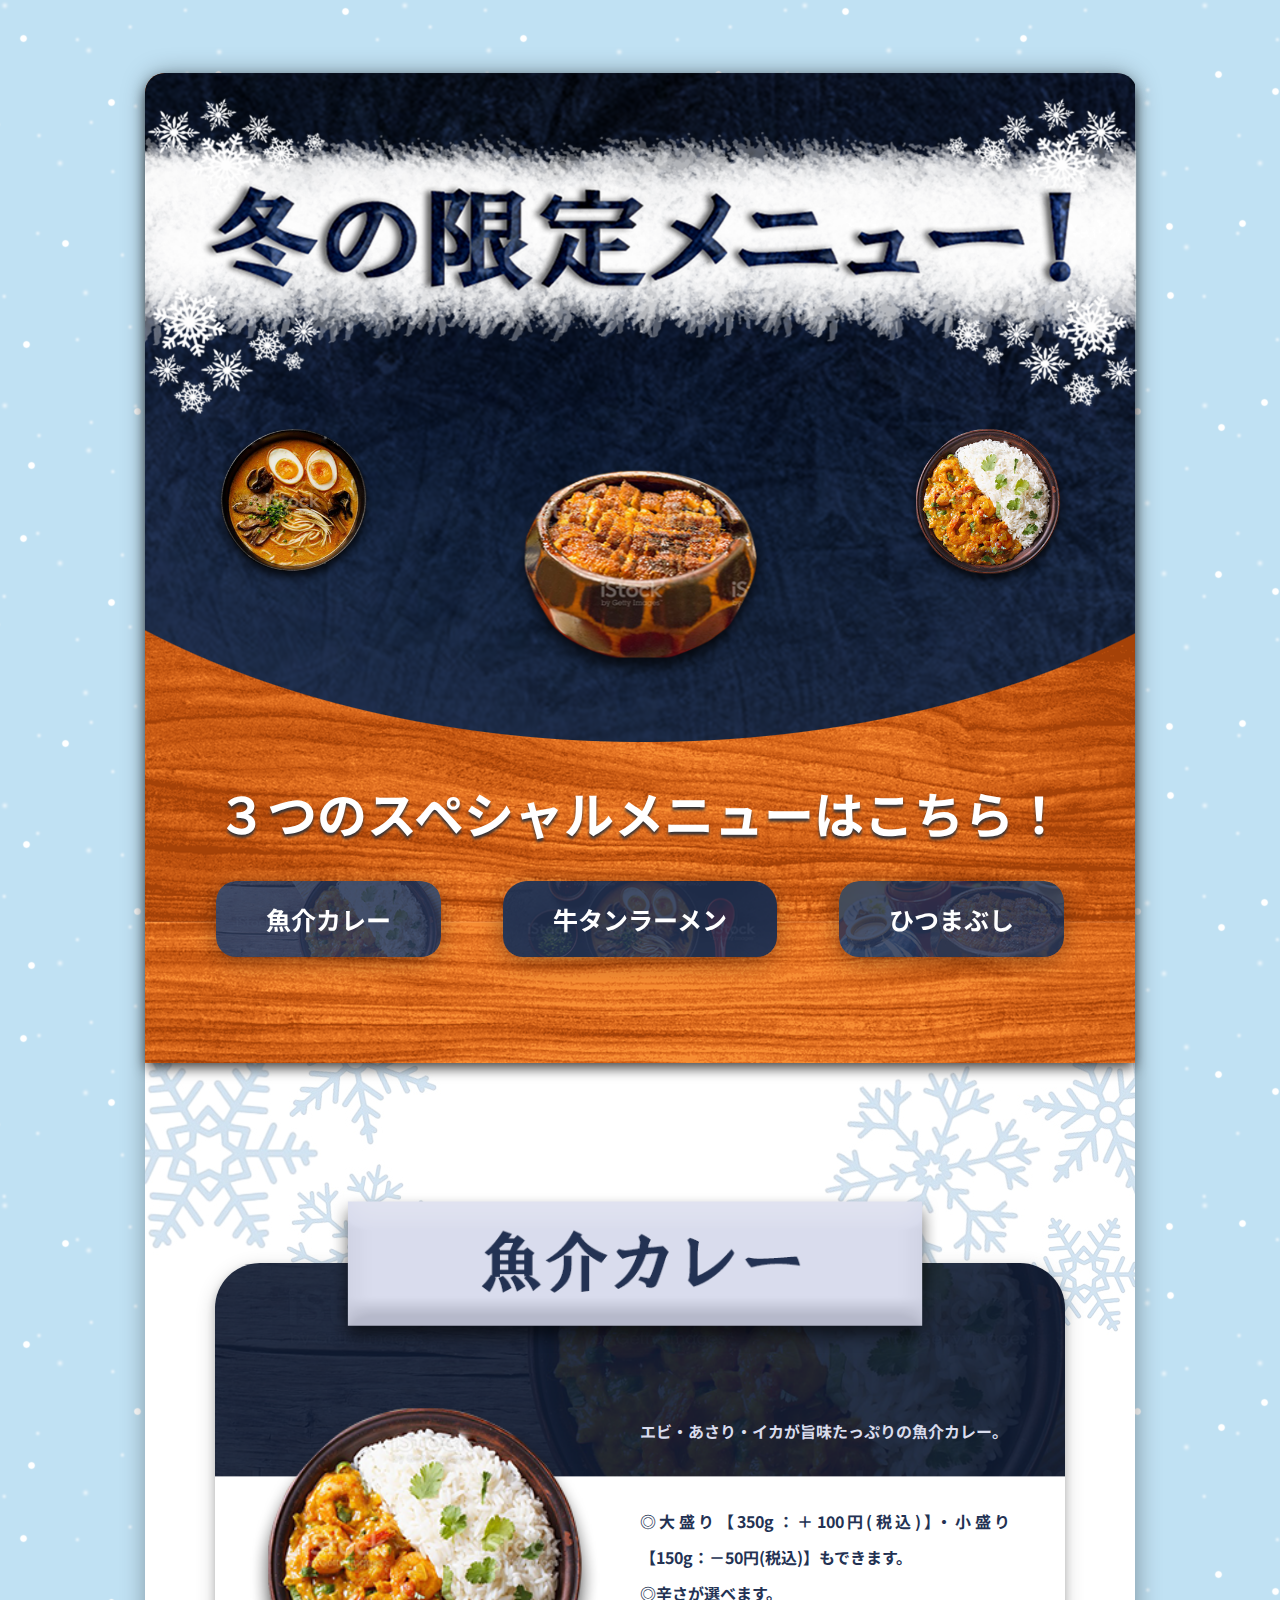
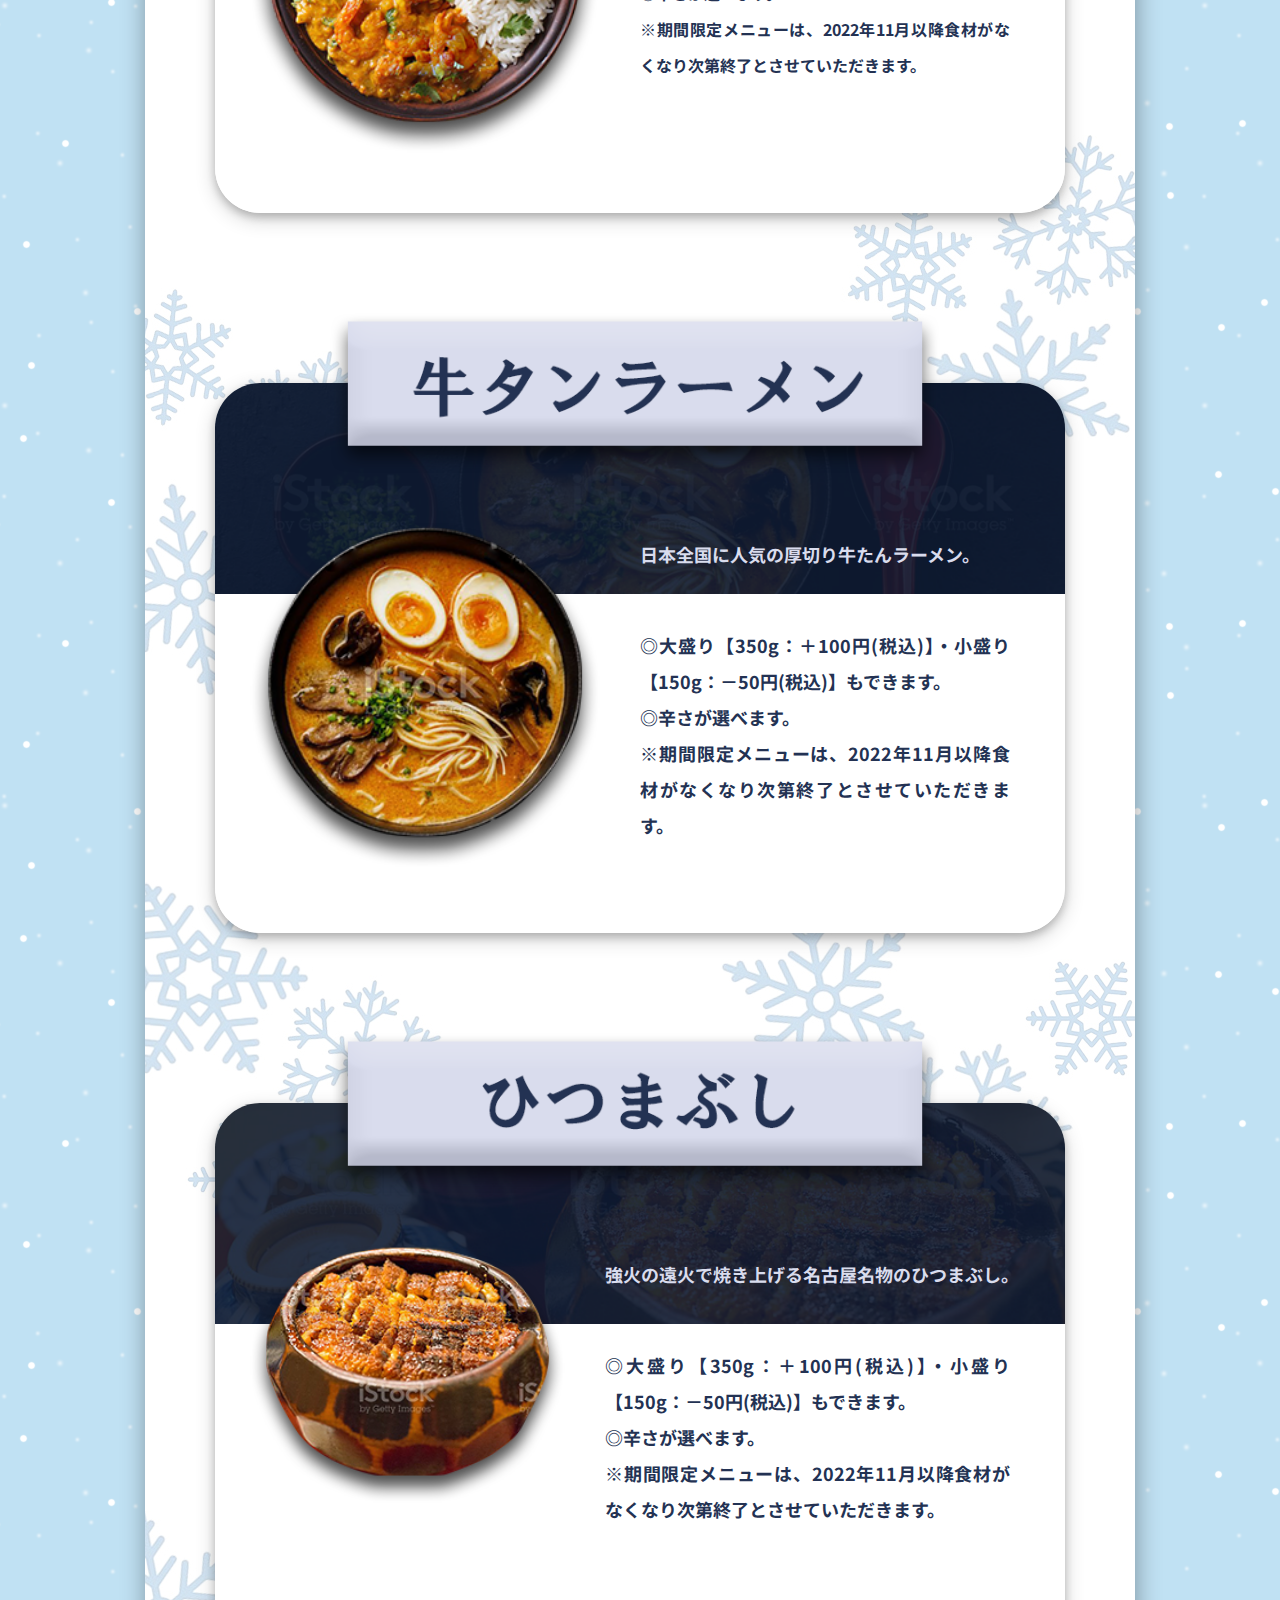
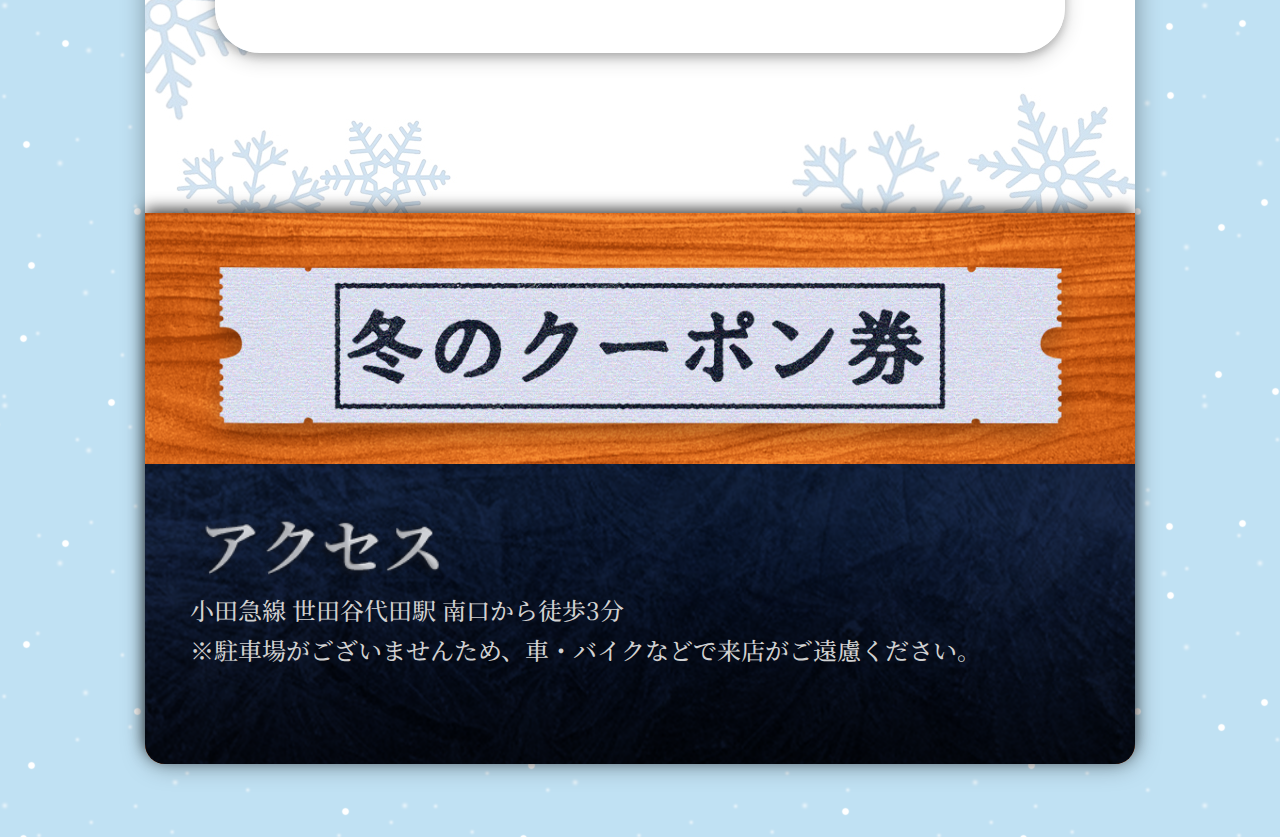
==== commit c9bca1a1: "update" ====
--- a/index.html
+++ b/index.html
@@ -5,6 +5,7 @@
     <meta http-equiv="X-UA-Compatible" content="IE=edge">
     <meta name="viewport" content="width=device-width, initial-scale=1.0">
     <title>Ozora Resto</title>
+    <link rel="stylesheet" href="https://cdn.jsdelivr.net/npm/swiper@8/swiper-bundle.min.css" />
     <link rel="stylesheet" href="./style.css">
 </head>
 <body id="bg-resto">
@@ -14,15 +15,17 @@
                 <div class="title">
                     <img src="./data/judul.png">
                 </div>
-                <div class="food-img-top">
-                    <div class="food-1">
-                        <img src="./data/hitsumabushi.png" alt="hitsumabushi">
-                    </div>
-                    <div class="food-2">
-                        <img src="./data/karee.png" alt="karee">
-                    </div>
-                    <div class="food-3">
-                        <img src="./data/ramen.png" alt="ramen">
+                <div class ="swiper circle-slider">
+                    <div class="swiper-wrapper circle-wrapper">
+                        <div class="swiper-slide circle">
+                            <img src="./data/hitsumabushi.png">
+                        </div>
+                        <div class="swiper-slide circle">
+                            <img src="./data/karee.png">
+                        </div>
+                        <div class="swiper-slide circle">
+                            <img src="./data/ramen.png">
+                        </div>
                     </div>
                 </div>
             </div>
@@ -37,7 +40,7 @@
         </div>
         <div class="mid">
             <div id="menu">
-                <div class="first-menu">
+                <div id="karee">
                     <div class="menu-title">
                         <img src="./data/cobaajadulu.png" width="610" height="160">
                     </div>
@@ -55,7 +58,7 @@
                         </div>
                     </div>
                 </div>
-                <div class="second-menu">
+                <div id="ramen">
                     <div class="menu-title">
                         <img src="./data/judulmenu2.png" width="610" height="160">
                     </div>
@@ -73,7 +76,7 @@
                         </div>
                     </div>
                 </div>
-                <div class="third-menu">
+                <div id="hitsumabushi">
                     <div class="menu-title">
                         <img src="./data/judulmenu3.png" width="610" height="160">
                     </div>
@@ -108,5 +111,8 @@
             </div>
         </div>
     </div>
+
+    <script src="https://cdn.jsdelivr.net/npm/swiper@8/swiper-bundle.min.js"></script>
+    <script src="./script.js"></script>
 </body>
 </html>--- a/style.css
+++ b/style.css
@@ -71,26 +71,32 @@
     height: 350px;
 }
 
-.food-img-top {
+.circle-slider {
+    width: 100%;
+}
+
+.circle-wrapper {
     display: flex;
-    justify-content: space-around;
-    padding-left: 50px;
-    padding-right: 50px;
-}
-
-.food-1 img {
-    width: 247px;
-    height: 200px;
-}
-
-.food-2 img {
-    width: 235px;
-    height: 235px;
-}
-
-.food-3 img {
-    width: 230px;
-    height: 230px;
+    width: 100%;
+}
+
+.circle {
+    width: 25%;
+    background: transparent;
+    border-radius: 50%;
+    display: flex;
+    justify-content: center;
+    align-items: center;
+}
+
+.circle img {
+    width: 65%;
+    display: block;
+}
+
+.swiper-slide-active {
+    margin-top: 40px;
+    width: 40%;
 }
 
 .special-menu {
@@ -202,7 +208,7 @@
     justify-content: center;
 }
 
-.first-menu{
+#karee{
     background-image: url(./data/listbox-karee.png);
     background-repeat: no-repeat;
     background-position: center;
@@ -242,10 +248,10 @@
     margin-left: 40px;
 }
 
-.first-menu .description p {
+#karee .description p {
     font-size: 16px;
 }
-.first-menu .description blockquote {
+#karee .description blockquote {
     font-size: 20px;
 }
 
@@ -268,7 +274,7 @@
     transform: rotate(90deg);
 }
 
-.second-menu{
+#ramen {
     background-image: url(./data/listbox-ramen.png);
     background-repeat: no-repeat;
     background-position: center;
@@ -284,7 +290,7 @@
     position: relative;
 }
 
-.third-menu{
+#hitsumabushi{
     background-image: url(./data/listbox-hitsu.png);
     background-repeat: no-repeat;
     background-position: center;
@@ -365,4 +371,141 @@
     font-weight: 500;
     margin-top: 5px;
     margin-bottom: 5px;
-}+}
+
+
+@media only screen and (max-width: 768px) {
+    #bg-resto {
+        width: 750px;
+
+    }
+    .resto-body {
+        max-width: 990px;
+    }
+    #top {
+        min-height: 700px;
+    }
+    .banner {
+        max-width: 750px;
+        background-position: center;
+        background-size: cover;
+        min-height: 550px;
+    }
+    .title img {
+        width: 750px;
+        height: 300px;
+    }
+    .food-1 img {
+        width: 200px;
+        height: 170px;
+    }
+    .food-2 img {
+        width: 200px;
+        height: auto;
+    }
+    .food-3 img {
+        width: 200px;
+        height: auto;
+    }
+    h1 {
+        font-size: 35px;
+    }
+    .buttons .karee {
+        font-size: 18px;
+    }
+    .buttons .ramen {
+        font-size: 18px;
+    }
+    .buttons .hitsu {
+        font-size: 18px;
+    }
+    .buttons {
+        padding-bottom: 20px;
+    }
+    .mid {
+        min-height: 2080px;
+    }
+    #menu {
+        max-width: 750px;
+        padding-top: 55px;
+        margin-left: 20px;
+        margin-right: 20px;
+    }
+    #karee {
+        width: 710px;
+        height: 500px;
+    }
+    .menu-title {
+        margin-left: 20px;
+    }
+    .menu-display {
+        margin-top: 70px;
+    }
+    .food-image img {
+        width: 300px;
+        height: auto;
+    }
+    #karee .description p {
+        font-size: 13px;
+    }
+    #karee .description blockquote {
+        font-size: 13px;
+    }
+    #ramen {
+        width: 710px;
+        height: 500px;
+        margin-top: 150px;
+    }
+    #hitsumabushi {
+        width: 710px;
+        height: 500px;
+        margin-top: 150px;
+    }
+    .description p {
+        font-size: 13px;
+    }
+    .description blockquote {
+        font-size: 13px;
+    }
+    #hitsumabushi .description p {
+        font-size: 13px;
+    }
+    .coupon {
+        max-width: 768px;
+    }
+    .coupon img {
+        width: 700px;
+        height: auto;
+        margin-top: 30px;
+    }
+    #kana {
+        padding-top: 30px;
+    }
+    #kana img {
+        width: 200px;
+        height: auto;
+    }
+    .access p {
+        font-size: 20px;
+    }
+    .access {
+        min-height: 250px;
+    }
+    #bottom {
+        min-height: 450px;
+    }
+}
+
+@media only screen and (max-width: 425px) {
+    .resto-body {
+        margin-right: 10px;
+    }
+    .banner {
+        margin-right: 10px;
+        width: 740px;
+    }
+    .title img {
+        width: 740px;
+    }
+}
+
